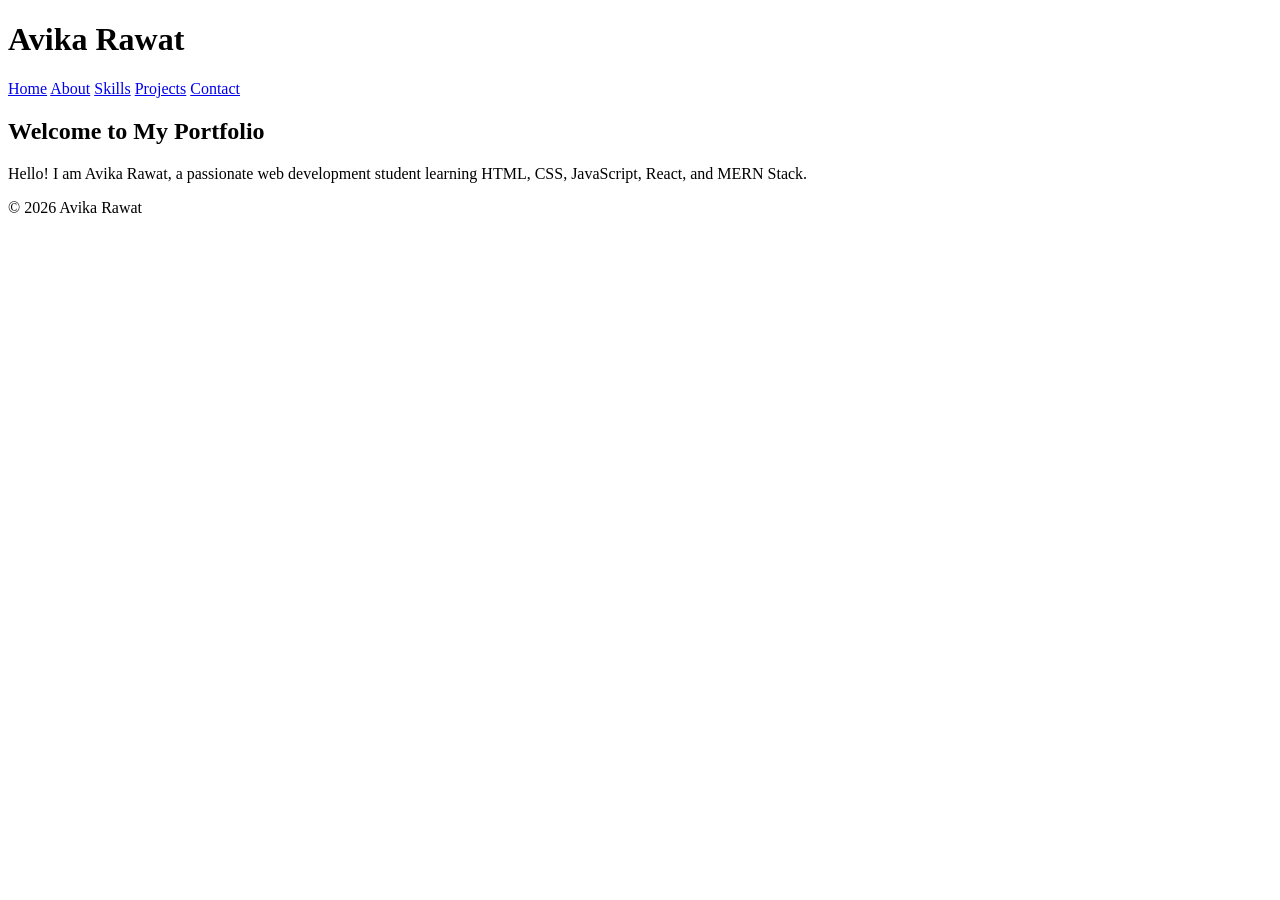
==== index.html @ 5e211d93 "Add files via upload" ====
<!DOCTYPE html>
<html lang="en">
<head>
    <meta charset="UTF-8">
    <title>My Portfolio - Home</title>
</head>
<body>

<header>
    <h1>Avika Rawat</h1>
    <nav>
        <a href="index.html">Home</a>
        <a href="about.html">About</a>
        <a href="skills.html">Skills</a>
        <a href="projects.html">Projects</a>
        <a href="contacts.html">Contact</a>
    </nav>
</header>

<section>
    <h2>Welcome to My Portfolio</h2>
    <p>
        Hello! I am Avika Rawat, a passionate web development student
        learning HTML, CSS, JavaScript, React, and MERN Stack.
    </p>
</section>

<footer>
    <p>© 2026 Avika Rawat</p>
</footer>

</body>
</html>
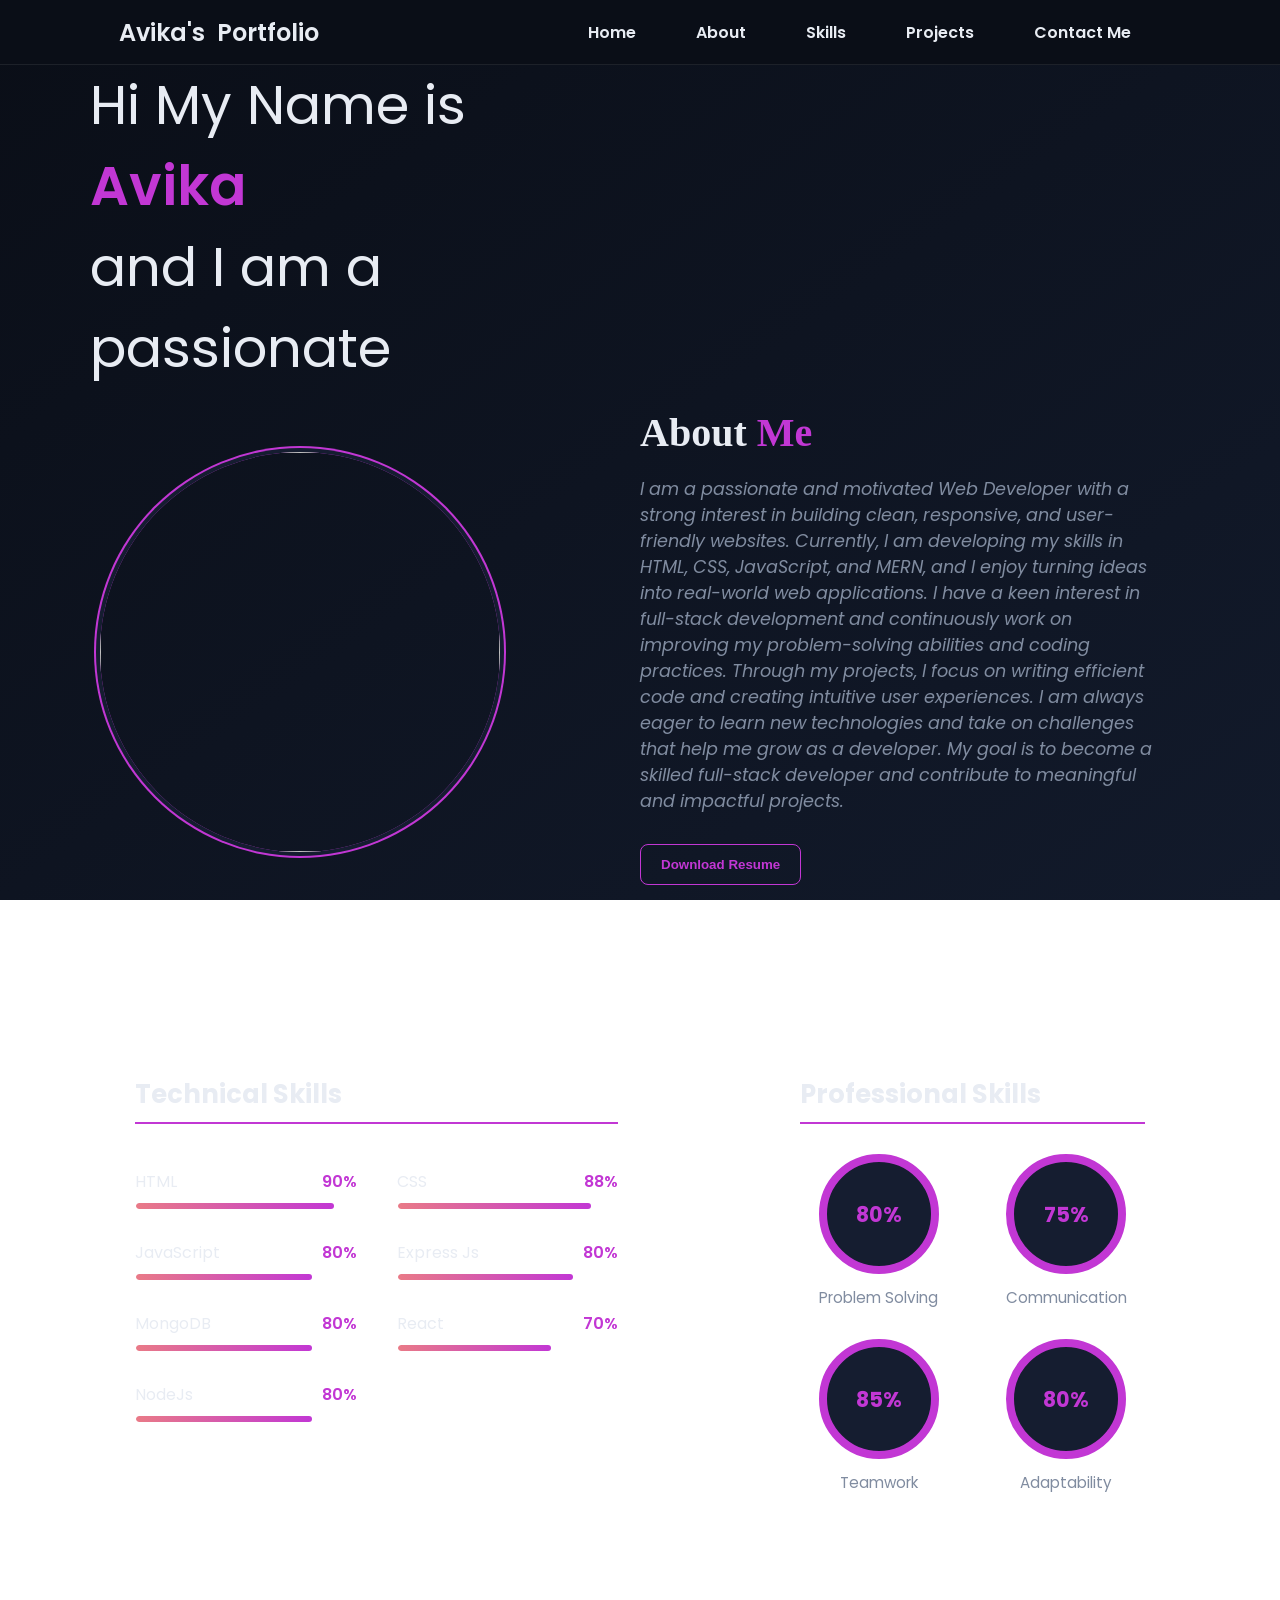
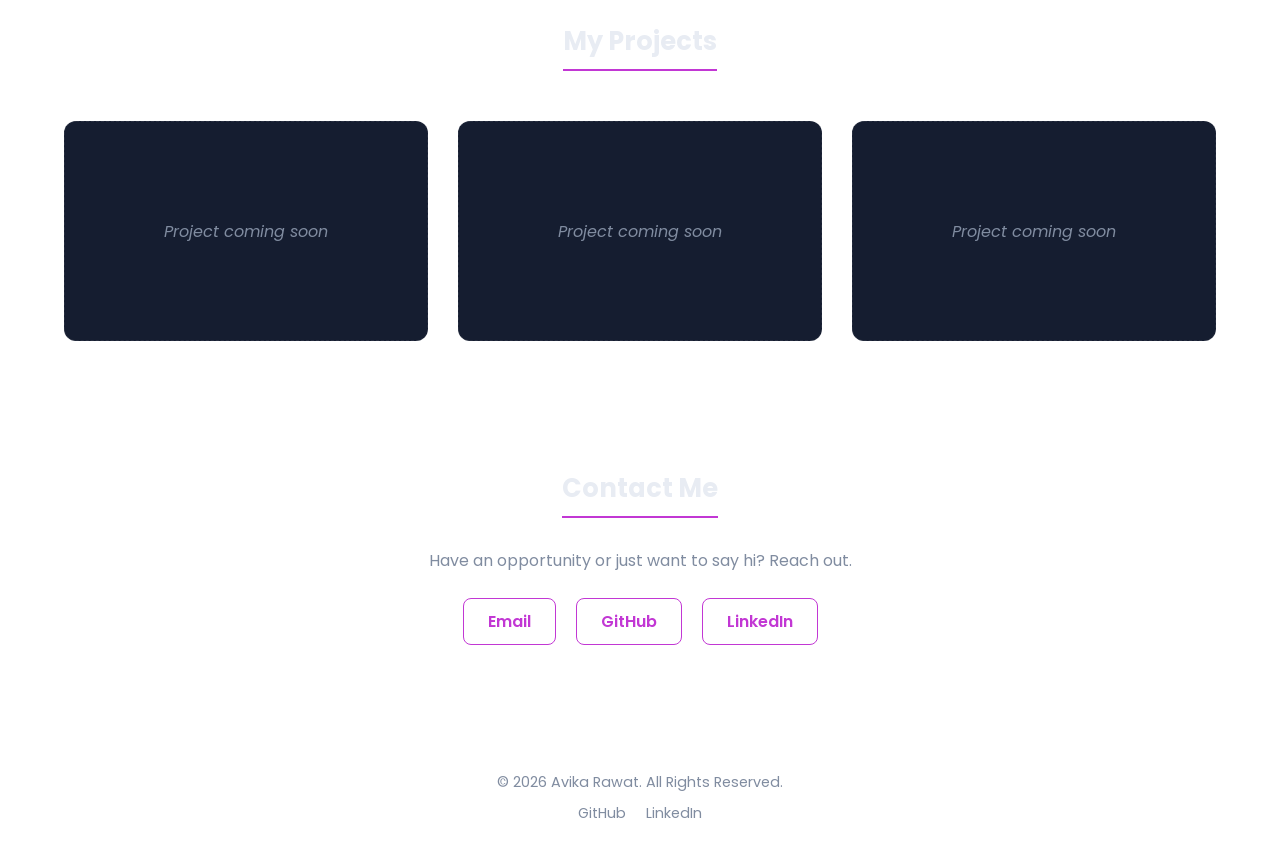
==== commit 88ec96e2: "Add files via upload" ====
--- a/index.html
+++ b/index.html
@@ -1,33 +1,185 @@
 <!DOCTYPE html>
 <html lang="en">
+
 <head>
-    <meta charset="UTF-8">
-    <title>My Portfolio - Home</title>
+  <meta charset="UTF-8">
+  <meta name="viewport" content="width=device-width, initial-scale=1.0">
+  <title>Avika - Portfolio</title>
+  <link rel="stylesheet" href="style.css">
 </head>
+
 <body>
+  <nav>
+    <div class="left">Avika's &nbsp;Portfolio </div>
+    <div class="right">
+      <ul>
+        <li><a href="#home">Home</a></li>
+        <li><a href="#about">About</a></li>
+        <li><a href="#skills">Skills</a></li>
+        <li><a href="#projects">Projects</a></li>
+        <li><a href="#contact">Contact Me</a></li>
+      </ul>
+    </div>
+  </nav>
+  <main>
+    <section class="firstSection" id="home">
+      <div class="leftSection1">
+        <div>Hi My Name is <span class="color">Avika</span> </div>and I am a passionate
+        <span id="element"></span>
+      </div>
+      <div class="rightSection1">
+        <img src="assets/webdev.png" alt="">
+      </div>
+    </section>
+    <!-- ABOUT -ME -->
+    <section class="secondSection" id="about">
+      <div class="leftSection2">
+        <img src="assets/profile.jpg" alt="">
+      </div>
 
-<header>
-    <h1>Avika Rawat</h1>
-    <nav>
-        <a href="index.html">Home</a>
-        <a href="about.html">About</a>
-        <a href="skills.html">Skills</a>
-        <a href="projects.html">Projects</a>
-        <a href="contacts.html">Contact</a>
-    </nav>
-</header>
+      <div class="rightSection2">
+        <h1>About <span>Me</span></h1>
+        <p><i>I am a passionate and motivated Web Developer with a strong interest in building clean, responsive, and
+            user-friendly websites. Currently, I am developing my skills in HTML, CSS, JavaScript, and MERN, and I
+            enjoy turning ideas into real-world web applications.
 
-<section>
-    <h2>Welcome to My Portfolio</h2>
-    <p>
-        Hello! I am Avika Rawat, a passionate web development student
-        learning HTML, CSS, JavaScript, React, and MERN Stack.
-    </p>
-</section>
+            I have a keen interest in full-stack development and continuously work on improving my problem-solving
+            abilities and coding practices. Through my projects, I focus on writing efficient code and creating
+            intuitive
+            user experiences.
 
-<footer>
-    <p>© 2026 Avika Rawat</p>
-</footer>
+            I am always eager to learn new technologies and take on challenges that help me grow as a developer. My goal
+            is to become a skilled full-stack developer and contribute to meaningful and impactful projects.</i>
+        </p>
+        <button><a href="assets/Avika Rawat Resume.pdf" download>Download Resume</a></button>
+      </div>
+    </section>
+    <!-- My Skills -->
+    <section class="skillSection" id="skills">
+      <div class="leftSection3">
+        <h2 class="section-title">Technical Skills</h2>
+        <div class="skills-grid">
+          <div class="skill">
+            <p>HTML <span>90%</span></p>
+            <div class="bar">
+              <div class="progress html"></div>
+            </div>
+          </div>
 
+          <div class="skill">
+            <p>CSS <span>88%</span></p>
+            <div class="bar">
+              <div class="progress css"></div>
+            </div>
+          </div>
+
+          <div class="skill">
+            <p>JavaScript <span>80%</span></p>
+            <div class="bar">
+              <div class="progress js"></div>
+            </div>
+          </div>
+
+          <div class="skill">
+            <p>Express Js <span>80%</span></p>
+            <div class="bar">
+              <div class="progress express"></div>
+            </div>
+          </div>
+
+          <div class="skill">
+            <p>MongoDB <span>80%</span></p>
+            <div class="bar">
+              <div class="progress mongodb"></div>
+            </div>
+          </div>
+
+          <div class="skill">
+            <p>React <span>70%</span></p>
+            <div class="bar">
+              <div class="progress react"></div>
+            </div>
+          </div>
+
+          <div class="skill">
+            <p>NodeJs <span>80%</span></p>
+            <div class="bar">
+              <div class="progress node"></div>
+            </div>
+          </div>
+        </div>
+      </div>
+
+      <div class="rightSection3">
+        <h2 class="section-title">Professional Skills</h2>
+
+        <div class="circle-container">
+          <div class="circle-item">
+            <div class="circle"><span>80%</span></div>
+            <p>Problem Solving</p>
+          </div>
+
+          <div class="circle-item">
+            <div class="circle"><span>75%</span></div>
+            <p>Communication</p>
+          </div>
+
+          <div class="circle-item">
+            <div class="circle"><span>85%</span></div>
+            <p>Teamwork</p>
+          </div>
+
+          <div class="circle-item">
+            <div class="circle"><span>80%</span></div>
+            <p>Adaptability</p>
+          </div>
+        </div>
+      </div>
+    </section>
+
+    <!-- My Projects -->
+    <section class="projectSection" id="projects">
+      <h2 class="section-title">My Projects</h2>
+      <div class="project-grid">
+        <div class="project-card placeholder">
+          <p>Project coming soon</p>
+        </div>
+        <div class="project-card placeholder">
+          <p>Project coming soon</p>
+        </div>
+        <div class="project-card placeholder">
+          <p>Project coming soon</p>
+        </div>
+      </div>
+    </section>
+
+    <!-- Contact -->
+    <section class="contactSection" id="contact">
+      <h2 class="section-title">Contact Me</h2>
+      <p class="contact-sub">Have an opportunity or just want to say hi? Reach out.</p>
+      <div class="contact-links">
+        <a href="mailto:avikarawat1229@gmail.com" class="contact-link">Email</a>
+        <a href="https://github.com/avikarawat1229-beep" target="_blank" class="contact-link">GitHub</a>
+        <a href="https://www.linkedin.com/in/avika-rawat-541379243" target="_blank" class="contact-link">LinkedIn</a>
+      </div>
+    </section>
+  </main>
+  <footer>
+    <p>&copy; 2026 Avika Rawat. All Rights Reserved.</p>
+    <div class="footer-links">
+      <a href="https://github.com/avikarawat1229-beep" target="_blank" rel="noopener noreferrer">GitHub</a>
+      <a href="https://www.linkedin.com/in/avika-rawat-541379243" target="_blank" rel="noopener noreferrer">LinkedIn</a>
+    </div>
+  </footer>
+  <script src="https://unpkg.com/typed.js@3.0.0/dist/typed.umd.js"></script>
+  <script>
+    var typed = new Typed("#element", {
+      strings: ["<i>Web Devloper</i>", "<i>Problem Solver</i> ", "<i>&amp; a Tech Enthusiast</i>"],
+      typeSpeed: 50,
+      backSpeed: 40,
+      loop: true,
+    });
+  </script>
 </body>
+
 </html>
--- a/style.css
+++ b/style.css
@@ -0,0 +1,368 @@
+@import url('https://fonts.googleapis.com/css2?family=Alan+Sans:wght@300..900&family=Montserrat:ital,wght@0,100..900;1,100..900&family=Poppins:wght@400;500;600;700&display=swap');
+
+:root{
+  --bg-1: #0a0e17;
+  --bg-2: #121a2b;
+  --text: #808ca0;
+  --accent: #c237d4;
+}
+*{
+  margin: 0;
+  padding: 0;
+  box-sizing: border-box;
+}
+html{
+  scroll-behavior: smooth;
+}
+body{
+  background: linear-gradient(to bottom right, var(--bg-1) , var(--bg-2));
+  background-attachment: fixed;
+  font-family: "Poppins",sans-serif;
+  color: #e8ecf3;
+}
+/*NAVBAR*/
+nav{
+  display: flex;
+  justify-content: space-around; 
+  align-items: center;
+  height: 65px;
+  font-weight: 600;
+  background: #0a0e17;
+  border-bottom: 1px solid rgba(255, 255, 255, 0.08);
+  position: sticky;
+  top: 0;
+  z-index: 10;
+}
+nav ul{
+  display: flex;
+  justify-content: center;
+}
+nav ul li{
+  list-style: none;
+  margin: 0 30px;
+}
+nav ul li a{
+  text-decoration: none;
+  color: #e8ecf3;
+  display: inline-block;
+  transition: transform 0.3s ease, color 0.3s ease;
+}
+nav ul li a:hover{
+  color: var(--accent);
+  transform: scale(1.12);
+}
+.left{
+  font-size: 1.5rem;
+}
+/*HOME*/
+.firstSection{
+  display: flex;
+  justify-content: space-around;
+  align-items: center;
+}
+.leftSection1 {
+  width: 42%;
+  font-size: 3.4rem;
+}
+.rightSection1{
+  width: 30%;
+}
+.color{
+  color: var(--accent);
+  font-weight: 600;
+}
+img {
+  height: 30rem;
+  margin: 20px 0;
+}
+#element{
+  color: var(--accent);
+  font-weight: 600;
+}
+
+/*ABOUT ME*/
+.secondSection{
+  display: flex;
+  justify-content: center;
+  align-items: center;
+}
+.secondSection div{
+  width: 100%;
+}
+.leftSection2 {
+  width: 30%;
+  font-size: 3.4rem;
+}
+.leftSection2 img{
+  margin: 60px 100px;
+  border-radius: 50%;
+  height: 400px;
+  width: 400px;
+  object-fit: cover;
+  box-shadow: 
+    0 0 0 4px #151d30,
+    0 0 0 6px var(--accent);
+}
+.rightSection2 h1{
+  margin: 20px 0;
+  font-family: Georgia, 'Times New Roman', Times, serif;
+  font-size: 2.5rem;
+}
+.rightSection2 h1 span {
+ color: var(--accent);
+}
+.rightSection2 p{
+  width: 80%;
+  font-size: 1.1rem;
+  color: var(--text);
+}
+.rightSection2 button{
+  margin: 30px 0;
+  border: 1px solid var(--accent);
+  padding: 12px 20px;
+  border-radius: 8px;
+  background-color: transparent;
+}
+.rightSection2 button a{
+  text-decoration: none;
+  color: var(--accent);
+  font-weight: 600;
+  transition: color 0.3s ease;
+}
+.rightSection2 button:hover{
+  background-color: var(--accent);
+}
+.rightSection2 button:hover a{
+  color: var(--bg-1);
+}
+
+/*SKILL SECTION*/
+.skillSection{
+  margin-top: 10rem;
+  display: flex;
+  justify-content: space-around;
+  align-items: flex-start;
+  flex-wrap: wrap;
+  gap: 40px;
+  padding: 0 5%;
+}
+.section-title{
+  font-size: 1.6rem;
+  margin-bottom: 30px;
+  border-bottom: 2px solid var(--accent);
+  display: inline-block;
+  padding-bottom: 8px;
+}
+.leftSection3 {
+  display: flex;
+  flex-direction: column;
+  width: 42%;
+  min-width: 320px;
+}
+.skills-grid{
+  display: grid;
+  grid-template-columns: repeat(2, 1fr);
+  column-gap: 40px;
+}
+.skill{
+  margin: 15px 0;
+}
+.skill p {
+  display: flex;
+  justify-content: space-between;
+  width: 100%;
+  margin-bottom: 8px;
+}
+.skill p span{
+  color: var(--accent);
+  font-weight: 600;
+}
+.bar{
+  border: 1px solid rgba(255, 255, 255, 0.08);
+  background: rgba(255, 255, 255, 0.08);
+  height: 8px;
+  border-radius: 5px;
+  width: 100%;
+  overflow: hidden;
+}
+.progress {
+  height: 100%;
+  background: linear-gradient(90deg,  #e97a87, var(--accent));
+  border-radius: 5px;
+}
+.html { width: 90%; }
+.css { width: 88%; }
+.js { width: 80%; }
+.express { width: 80%; }
+.mongodb { width: 80%; }
+.react { width: 70%; }
+.node { width: 80%; }
+
+.rightSection3 {
+  display: flex;
+  flex-direction: column;
+  width: 30%;
+  min-width: 280px;
+}
+.circle-container {
+  display: grid;
+  grid-template-columns: repeat(2, 1fr);
+  gap: 30px;
+}
+.circle-item{
+  display: flex;
+  flex-direction: column;
+  align-items: center;
+  text-align: center;
+}
+.circle {
+  height: 120px;
+  width: 120px;
+  border: 8px solid var(--accent);
+  border-radius: 50%;
+  display: flex;
+  align-items: center;
+  justify-content: center;
+  background: #151d30;
+}
+.circle span{
+  font-size: 1.3rem;
+  font-weight: 700;
+  color: var(--accent);
+}
+.circle-item p{
+  margin-top: 12px;
+  color: var(--text);
+  font-size: 0.95rem;
+}
+
+/*PROJECTS SECTION*/
+.projectSection{
+  margin-top: 8rem;
+  padding: 0 5%;
+  text-align: center;
+}
+.project-grid{
+  display: grid;
+  grid-template-columns: repeat(auto-fit, minmax(260px, 1fr));
+  gap: 30px;
+  margin-top: 20px;
+}
+.project-card{
+  background: #151d30;
+  border: 1px solid rgba(255, 255, 255, 0.08);
+  border-radius: 12px;
+  min-height: 220px;
+  padding: 24px;
+  display: flex;
+  align-items: center;
+  justify-content: center;
+  transition: transform 0.3s ease, border-color 0.3s ease;
+}
+.project-card:hover{
+  transform: translateY(-6px);
+  border-color: var(--accent);
+}
+.project-card.placeholder{
+  border-style: dashed;
+  color: var(--text);
+  font-style: italic;
+}
+
+/*CONTACT SECTION*/
+.contactSection{
+  margin-top: 8rem;
+  padding: 0 5%;
+  text-align: center;
+}
+.contact-sub{
+  color: var(--text);
+  margin-bottom: 25px;
+}
+.contact-links{
+  display: flex;
+  justify-content: center;
+  gap: 20px;
+  flex-wrap: wrap;
+}
+.contact-link{
+  text-decoration: none;
+  color: var(--accent);
+  border: 1px solid var(--accent);
+  padding: 10px 24px;
+  border-radius: 8px;
+  font-weight: 600;
+  transition: background-color 0.3s ease, color 0.3s ease;
+}
+.contact-link:hover{
+  background-color: var(--accent);
+  color: var(--bg-1);
+}
+
+/*FOOTER*/
+footer{
+  margin-top: 6rem;
+  padding: 30px 5%;
+  text-align: center;
+  border-top: 1px solid rgba(255, 255, 255, 0.08);
+  color: var(--text);
+  font-size: 0.9rem;
+}
+.footer-links{
+  margin-top: 10px;
+  display: flex;
+  justify-content: center;
+  gap: 20px;
+}
+.footer-links a{
+  color: var(--text);
+  text-decoration: none;
+  transition: color 0.3s ease;
+}
+.footer-links a:hover{
+  color: var(--accent);
+}
+
+
+@media (max-width: 900px){
+  .firstSection,
+  .secondSection{
+    flex-direction: column;
+    text-align: center;
+  }
+  .leftSection1,
+  .rightSection1,
+  .leftSection2,
+  .rightSection2{
+    width: 90%;
+  }
+  .leftSection2 img{
+    margin: 40px auto;
+  }
+  .rightSection2 p{
+    width: 100%;
+  }
+  .skillSection{
+    flex-direction: column;
+    align-items: center;
+  }
+  .leftSection3,
+  .rightSection3{
+    width: 90%;
+  }
+  nav{
+    height: auto;
+    flex-direction: column;
+    padding: 15px 0;
+  }
+  nav ul{
+    flex-wrap: wrap;
+  }
+  nav ul li{
+    margin: 8px 15px;
+  }
+  img{
+    height: auto;
+    max-width: 100%;
+  }
+}
